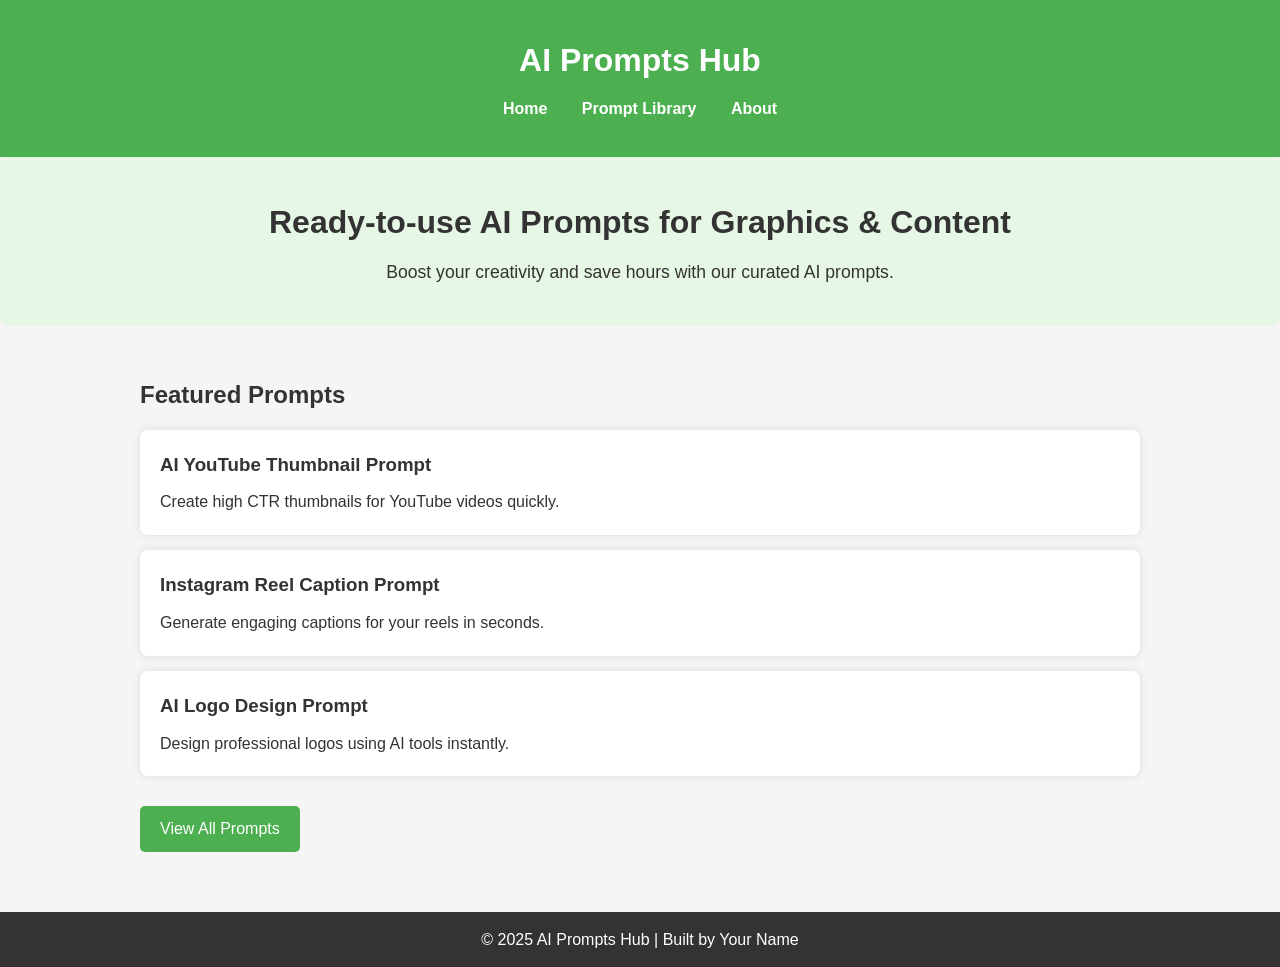
==== blog/index.html @ 50ac3efb "Add files via upload Initial website upload" ====
<!DOCTYPE html>
<html lang="en">
<head>
    <meta charset="UTF-8">
    <meta name="viewport" content="width=device-width, initial-scale=1.0">
    <title>AI Prompts Hub</title>
    <link rel="stylesheet" href="style.css">
</head>
<body>
    <header>
        <div class="container">
            <h1>AI Prompts Hub</h1>
            <nav>
                <a href="index.html">Home</a>
                <a href="prompts.html">Prompt Library</a>
                <a href="about.html">About</a>
            </nav>
        </div>
    </header>

    <main>
        <section class="hero">
            <h2>Ready-to-use AI Prompts for Graphics & Content</h2>
            <p>Boost your creativity and save hours with our curated AI prompts.</p>
        </section>

        <section class="featured-prompts container">
            <h2>Featured Prompts</h2>
            <div class="prompt-card">
                <h3>AI YouTube Thumbnail Prompt</h3>
                <p>Create high CTR thumbnails for YouTube videos quickly.</p>
            </div>
            <div class="prompt-card">
                <h3>Instagram Reel Caption Prompt</h3>
                <p>Generate engaging captions for your reels in seconds.</p>
            </div>
            <div class="prompt-card">
                <h3>AI Logo Design Prompt</h3>
                <p>Design professional logos using AI tools instantly.</p>
            </div>
            <a class="btn" href="prompts.html">View All Prompts</a>
        </section>
    </main>

    <footer>
        <p>© 2025 AI Prompts Hub | Built by Your Name</p>
    </footer>
</body>
</html>
---- blog/style.css ----
/* Reset & global */
* {
    margin: 0;
    padding: 0;
    box-sizing: border-box;
}

body {
    font-family: 'Arial', sans-serif;
    line-height: 1.6;
    background-color: #f5f5f5;
    color: #333;
}

.container {
    width: 90%;
    max-width: 1000px;
    margin: auto;
    padding: 20px 0;
}

/* Header */
header {
    background-color: #4CAF50;
    color: white;
    padding: 15px 0;
}

header h1 {
    text-align: center;
    margin-bottom: 10px;
}

header nav {
    text-align: center;
}

header nav a {
    color: white;
    margin: 0 15px;
    text-decoration: none;
    font-weight: bold;
}

header nav a:hover {
    text-decoration: underline;
}

/* Hero */
.hero {
    background-color: #e6f7e6;
    padding: 40px 20px;
    text-align: center;
    border-radius: 8px;
    margin-bottom: 30px;
}

.hero h2 {
    margin-bottom: 10px;
    font-size: 2rem;
}

.hero p {
    font-size: 1.1rem;
}

/* Prompt Cards */
.prompt-card {
    background-color: white;
    padding: 20px;
    margin: 15px 0;
    border-radius: 8px;
    box-shadow: 0 0 10px rgba(0,0,0,0.1);
}

.prompt-card h3 {
    margin-bottom: 10px;
}

.btn {
    display: inline-block;
    padding: 10px 20px;
    background-color: #4CAF50;
    color: white;
    text-decoration: none;
    border-radius: 5px;
    margin-top: 15px;
}

.btn:hover {
    background-color: #45a049;
}

/* Footer */
footer {
    text-align: center;
    background-color: #333;
    color: white;
    padding: 15px 0;
    margin-top: 40px;
}

/* Responsive */
@media (max-width: 600px) {
    header nav a {
        display: block;
        margin: 10px 0;
    }
}
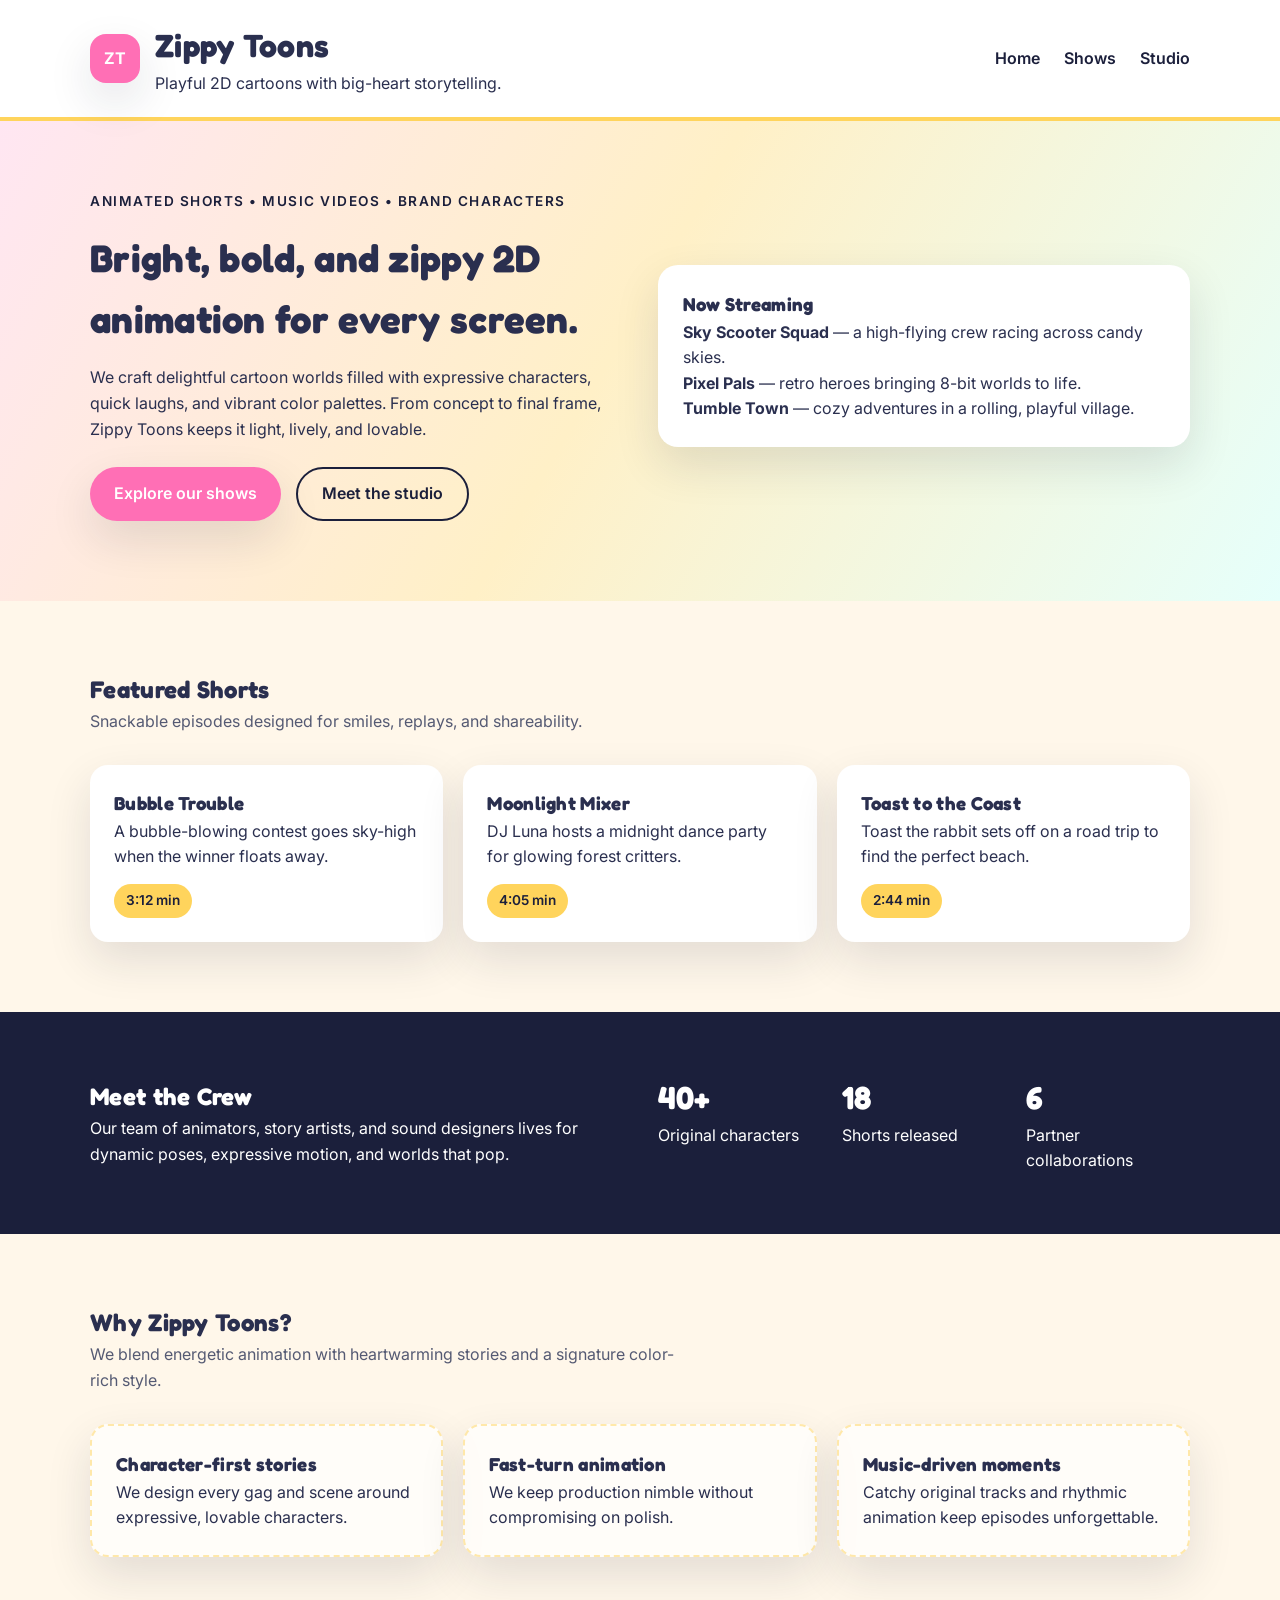
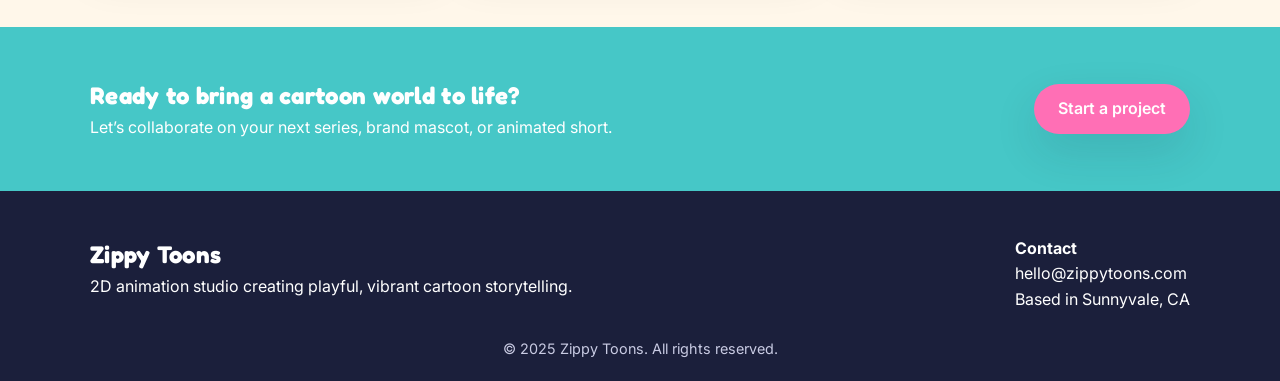
==== commit d5ce0787: "Create Zippy Toons website layout" ====
--- a/blog/index.html
+++ b/blog/index.html
@@ -1,49 +1,142 @@
-<!DOCTYPE html>
-<html lang="en">
-<head>
-    <meta charset="UTF-8">
-    <meta name="viewport" content="width=device-width, initial-scale=1.0">
-    <title>AI Prompts Hub</title>
-    <link rel="stylesheet" href="style.css">
-</head>
-<body>
-    <header>
-        <div class="container">
-            <h1>AI Prompts Hub</h1>
-            <nav>
-                <a href="index.html">Home</a>
-                <a href="prompts.html">Prompt Library</a>
-                <a href="about.html">About</a>
-            </nav>
-        </div>
-    </header>
-
-    <main>
-        <section class="hero">
-            <h2>Ready-to-use AI Prompts for Graphics & Content</h2>
-            <p>Boost your creativity and save hours with our curated AI prompts.</p>
-        </section>
-
-        <section class="featured-prompts container">
-            <h2>Featured Prompts</h2>
-            <div class="prompt-card">
-                <h3>AI YouTube Thumbnail Prompt</h3>
-                <p>Create high CTR thumbnails for YouTube videos quickly.</p>
-            </div>
-            <div class="prompt-card">
-                <h3>Instagram Reel Caption Prompt</h3>
-                <p>Generate engaging captions for your reels in seconds.</p>
-            </div>
-            <div class="prompt-card">
-                <h3>AI Logo Design Prompt</h3>
-                <p>Design professional logos using AI tools instantly.</p>
-            </div>
-            <a class="btn" href="prompts.html">View All Prompts</a>
-        </section>
-    </main>
-
-    <footer>
-        <p>© 2025 AI Prompts Hub | Built by Your Name</p>
-    </footer>
-</body>
-</html>
+<!DOCTYPE html>
+<html lang="en">
+<head>
+    <meta charset="UTF-8">
+    <meta name="viewport" content="width=device-width, initial-scale=1.0">
+    <title>Zippy Toons | 2D Cartoon Animation Studio</title>
+    <link rel="stylesheet" href="style.css">
+</head>
+<body>
+    <header class="site-header">
+        <div class="container header-content">
+            <div class="logo">
+                <span class="logo-mark">ZT</span>
+                <div>
+                    <h1>Zippy Toons</h1>
+                    <p>Playful 2D cartoons with big-heart storytelling.</p>
+                </div>
+            </div>
+            <nav>
+                <a href="index.html">Home</a>
+                <a href="prompts.html">Shows</a>
+                <a href="about.html">Studio</a>
+            </nav>
+        </div>
+    </header>
+
+    <main>
+        <section class="hero">
+            <div class="container hero-grid">
+                <div>
+                    <p class="eyebrow">Animated shorts • Music videos • Brand characters</p>
+                    <h2>Bright, bold, and zippy 2D animation for every screen.</h2>
+                    <p>We craft delightful cartoon worlds filled with expressive characters, quick laughs, and vibrant color palettes. From concept to final frame, Zippy Toons keeps it light, lively, and lovable.</p>
+                    <div class="hero-actions">
+                        <a class="btn primary" href="prompts.html">Explore our shows</a>
+                        <a class="btn ghost" href="about.html">Meet the studio</a>
+                    </div>
+                </div>
+                <div class="hero-card">
+                    <h3>Now Streaming</h3>
+                    <p><strong>Sky Scooter Squad</strong> — a high-flying crew racing across candy skies.</p>
+                    <p><strong>Pixel Pals</strong> — retro heroes bringing 8-bit worlds to life.</p>
+                    <p><strong>Tumble Town</strong> — cozy adventures in a rolling, playful village.</p>
+                </div>
+            </div>
+        </section>
+
+        <section class="container section">
+            <div class="section-header">
+                <h2>Featured Shorts</h2>
+                <p>Snackable episodes designed for smiles, replays, and shareability.</p>
+            </div>
+            <div class="grid-3">
+                <article class="card">
+                    <h3>Bubble Trouble</h3>
+                    <p>A bubble-blowing contest goes sky-high when the winner floats away.</p>
+                    <span class="tag">3:12 min</span>
+                </article>
+                <article class="card">
+                    <h3>Moonlight Mixer</h3>
+                    <p>DJ Luna hosts a midnight dance party for glowing forest critters.</p>
+                    <span class="tag">4:05 min</span>
+                </article>
+                <article class="card">
+                    <h3>Toast to the Coast</h3>
+                    <p>Toast the rabbit sets off on a road trip to find the perfect beach.</p>
+                    <span class="tag">2:44 min</span>
+                </article>
+            </div>
+        </section>
+
+        <section class="highlight">
+            <div class="container highlight-grid">
+                <div>
+                    <h2>Meet the Crew</h2>
+                    <p>Our team of animators, story artists, and sound designers lives for dynamic poses, expressive motion, and worlds that pop.</p>
+                </div>
+                <div class="stats">
+                    <div>
+                        <h3>40+</h3>
+                        <p>Original characters</p>
+                    </div>
+                    <div>
+                        <h3>18</h3>
+                        <p>Shorts released</p>
+                    </div>
+                    <div>
+                        <h3>6</h3>
+                        <p>Partner collaborations</p>
+                    </div>
+                </div>
+            </div>
+        </section>
+
+        <section class="container section">
+            <div class="section-header">
+                <h2>Why Zippy Toons?</h2>
+                <p>We blend energetic animation with heartwarming stories and a signature color-rich style.</p>
+            </div>
+            <div class="grid-3">
+                <div class="card soft">
+                    <h3>Character-first stories</h3>
+                    <p>We design every gag and scene around expressive, lovable characters.</p>
+                </div>
+                <div class="card soft">
+                    <h3>Fast-turn animation</h3>
+                    <p>We keep production nimble without compromising on polish.</p>
+                </div>
+                <div class="card soft">
+                    <h3>Music-driven moments</h3>
+                    <p>Catchy original tracks and rhythmic animation keep episodes unforgettable.</p>
+                </div>
+            </div>
+        </section>
+
+        <section class="cta">
+            <div class="container cta-grid">
+                <div>
+                    <h2>Ready to bring a cartoon world to life?</h2>
+                    <p>Let’s collaborate on your next series, brand mascot, or animated short.</p>
+                </div>
+                <a class="btn primary" href="about.html">Start a project</a>
+            </div>
+        </section>
+    </main>
+
+    <footer>
+        <div class="container footer-content">
+            <div>
+                <h2>Zippy Toons</h2>
+                <p>2D animation studio creating playful, vibrant cartoon storytelling.</p>
+            </div>
+            <div>
+                <p><strong>Contact</strong></p>
+                <p>hello@zippytoons.com</p>
+                <p>Based in Sunnyvale, CA</p>
+            </div>
+        </div>
+        <p class="footer-note">© 2025 Zippy Toons. All rights reserved.</p>
+    </footer>
+</body>
+</html>
--- a/blog/style.css
+++ b/blog/style.css
@@ -1,109 +1,286 @@
-/* Reset & global */
-* {
-    margin: 0;
-    padding: 0;
-    box-sizing: border-box;
-}
-
-body {
-    font-family: 'Arial', sans-serif;
-    line-height: 1.6;
-    background-color: #f5f5f5;
-    color: #333;
-}
-
-.container {
-    width: 90%;
-    max-width: 1000px;
-    margin: auto;
-    padding: 20px 0;
-}
-
-/* Header */
-header {
-    background-color: #4CAF50;
-    color: white;
-    padding: 15px 0;
-}
-
-header h1 {
-    text-align: center;
-    margin-bottom: 10px;
-}
-
-header nav {
-    text-align: center;
-}
-
-header nav a {
-    color: white;
-    margin: 0 15px;
-    text-decoration: none;
-    font-weight: bold;
-}
-
-header nav a:hover {
-    text-decoration: underline;
-}
-
-/* Hero */
-.hero {
-    background-color: #e6f7e6;
-    padding: 40px 20px;
-    text-align: center;
-    border-radius: 8px;
-    margin-bottom: 30px;
-}
-
-.hero h2 {
-    margin-bottom: 10px;
-    font-size: 2rem;
-}
-
-.hero p {
-    font-size: 1.1rem;
-}
-
-/* Prompt Cards */
-.prompt-card {
-    background-color: white;
-    padding: 20px;
-    margin: 15px 0;
-    border-radius: 8px;
-    box-shadow: 0 0 10px rgba(0,0,0,0.1);
-}
-
-.prompt-card h3 {
-    margin-bottom: 10px;
-}
-
-.btn {
-    display: inline-block;
-    padding: 10px 20px;
-    background-color: #4CAF50;
-    color: white;
-    text-decoration: none;
-    border-radius: 5px;
-    margin-top: 15px;
-}
-
-.btn:hover {
-    background-color: #45a049;
-}
-
-/* Footer */
-footer {
-    text-align: center;
-    background-color: #333;
-    color: white;
-    padding: 15px 0;
-    margin-top: 40px;
-}
-
-/* Responsive */
-@media (max-width: 600px) {
-    header nav a {
-        display: block;
-        margin: 10px 0;
-    }
-}
+@import url('https://fonts.googleapis.com/css2?family=Fredoka:wght@400;500;600;700&family=Inter:wght@400;500;600&display=swap');
+
+:root {
+    --navy: #1b1f3b;
+    --pink: #ff6fb5;
+    --yellow: #ffd45c;
+    --teal: #46c7c7;
+    --cream: #fff7ea;
+    --white: #ffffff;
+    --text: #2a2f4f;
+    --shadow: 0 18px 45px rgba(27, 31, 59, 0.12);
+}
+
+* {
+    margin: 0;
+    padding: 0;
+    box-sizing: border-box;
+}
+
+body {
+    font-family: 'Inter', sans-serif;
+    line-height: 1.6;
+    background-color: var(--cream);
+    color: var(--text);
+}
+
+h1, h2, h3 {
+    font-family: 'Fredoka', sans-serif;
+    letter-spacing: 0.3px;
+}
+
+.container {
+    width: min(1100px, 90%);
+    margin: 0 auto;
+}
+
+.site-header {
+    background: var(--white);
+    border-bottom: 4px solid var(--yellow);
+    position: sticky;
+    top: 0;
+    z-index: 10;
+}
+
+.header-content {
+    display: flex;
+    align-items: center;
+    justify-content: space-between;
+    gap: 20px;
+    padding: 20px 0;
+}
+
+.logo {
+    display: flex;
+    gap: 15px;
+    align-items: center;
+}
+
+.logo-mark {
+    background: var(--pink);
+    color: var(--white);
+    font-weight: 700;
+    border-radius: 16px;
+    padding: 12px 14px;
+    font-size: 1rem;
+    box-shadow: var(--shadow);
+}
+
+header nav a {
+    color: var(--navy);
+    margin-left: 20px;
+    text-decoration: none;
+    font-weight: 600;
+}
+
+header nav a:hover {
+    color: var(--pink);
+}
+
+.hero {
+    background: linear-gradient(120deg, #ffe6f2 0%, #fff0c7 48%, #e6fffb 100%);
+    padding: 70px 0 80px;
+}
+
+.hero-grid {
+    display: grid;
+    grid-template-columns: repeat(auto-fit, minmax(260px, 1fr));
+    gap: 35px;
+    align-items: center;
+}
+
+.hero h2 {
+    font-size: clamp(2rem, 3vw, 3rem);
+    margin: 15px 0;
+}
+
+.eyebrow {
+    text-transform: uppercase;
+    font-size: 0.85rem;
+    letter-spacing: 1.5px;
+    color: var(--navy);
+    font-weight: 600;
+}
+
+.hero-actions {
+    margin-top: 25px;
+    display: flex;
+    flex-wrap: wrap;
+    gap: 15px;
+}
+
+.hero-card {
+    background: var(--white);
+    padding: 25px;
+    border-radius: 20px;
+    box-shadow: var(--shadow);
+}
+
+.section {
+    padding: 70px 0;
+}
+
+.section-header {
+    margin-bottom: 30px;
+}
+
+.section-header p {
+    max-width: 600px;
+    color: #555a73;
+}
+
+.grid-3 {
+    display: grid;
+    grid-template-columns: repeat(auto-fit, minmax(220px, 1fr));
+    gap: 20px;
+}
+
+.grid-2 {
+    display: grid;
+    grid-template-columns: repeat(auto-fit, minmax(260px, 1fr));
+    gap: 20px;
+    margin-top: 25px;
+}
+
+.card {
+    background: var(--white);
+    padding: 24px;
+    border-radius: 18px;
+    box-shadow: var(--shadow);
+}
+
+.card.soft {
+    background: #ffffffb0;
+    border: 2px dashed #ffd45c80;
+}
+
+.tag {
+    display: inline-block;
+    margin-top: 14px;
+    background: var(--yellow);
+    color: var(--navy);
+    padding: 6px 12px;
+    border-radius: 999px;
+    font-weight: 600;
+    font-size: 0.85rem;
+}
+
+.highlight {
+    background: var(--navy);
+    color: var(--white);
+    padding: 60px 0;
+}
+
+.highlight-grid {
+    display: grid;
+    grid-template-columns: repeat(auto-fit, minmax(220px, 1fr));
+    gap: 35px;
+    align-items: center;
+}
+
+.stats {
+    display: grid;
+    grid-template-columns: repeat(auto-fit, minmax(140px, 1fr));
+    gap: 20px;
+}
+
+.stats h3 {
+    font-size: 2rem;
+}
+
+.btn {
+    display: inline-flex;
+    align-items: center;
+    justify-content: center;
+    padding: 12px 24px;
+    border-radius: 999px;
+    font-weight: 600;
+    text-decoration: none;
+    transition: transform 0.2s ease, box-shadow 0.2s ease;
+}
+
+.btn.primary {
+    background: var(--pink);
+    color: var(--white);
+    box-shadow: var(--shadow);
+}
+
+.btn.ghost {
+    border: 2px solid var(--navy);
+    color: var(--navy);
+    background: transparent;
+}
+
+.btn:hover {
+    transform: translateY(-2px);
+}
+
+.cta {
+    background: var(--teal);
+    color: var(--white);
+    padding: 50px 0;
+}
+
+.cta-grid {
+    display: flex;
+    flex-wrap: wrap;
+    gap: 30px;
+    align-items: center;
+    justify-content: space-between;
+}
+
+.contact-card {
+    margin-top: 35px;
+    padding: 25px;
+    background: var(--white);
+    border-radius: 18px;
+    border-left: 6px solid var(--pink);
+    box-shadow: var(--shadow);
+}
+
+.contact-card a {
+    color: var(--pink);
+    font-weight: 600;
+    text-decoration: none;
+}
+
+footer {
+    background: var(--navy);
+    color: var(--white);
+    padding: 45px 0 20px;
+}
+
+.footer-content {
+    display: flex;
+    flex-wrap: wrap;
+    gap: 30px;
+    justify-content: space-between;
+}
+
+.footer-note {
+    text-align: center;
+    margin-top: 25px;
+    font-size: 0.9rem;
+    color: #c9cbe3;
+}
+
+ul {
+    padding-left: 18px;
+}
+
+@media (max-width: 768px) {
+    .header-content {
+        flex-direction: column;
+        align-items: flex-start;
+    }
+
+    header nav a {
+        margin-left: 0;
+        margin-right: 15px;
+    }
+
+    .cta-grid {
+        flex-direction: column;
+        align-items: flex-start;
+    }
+}
